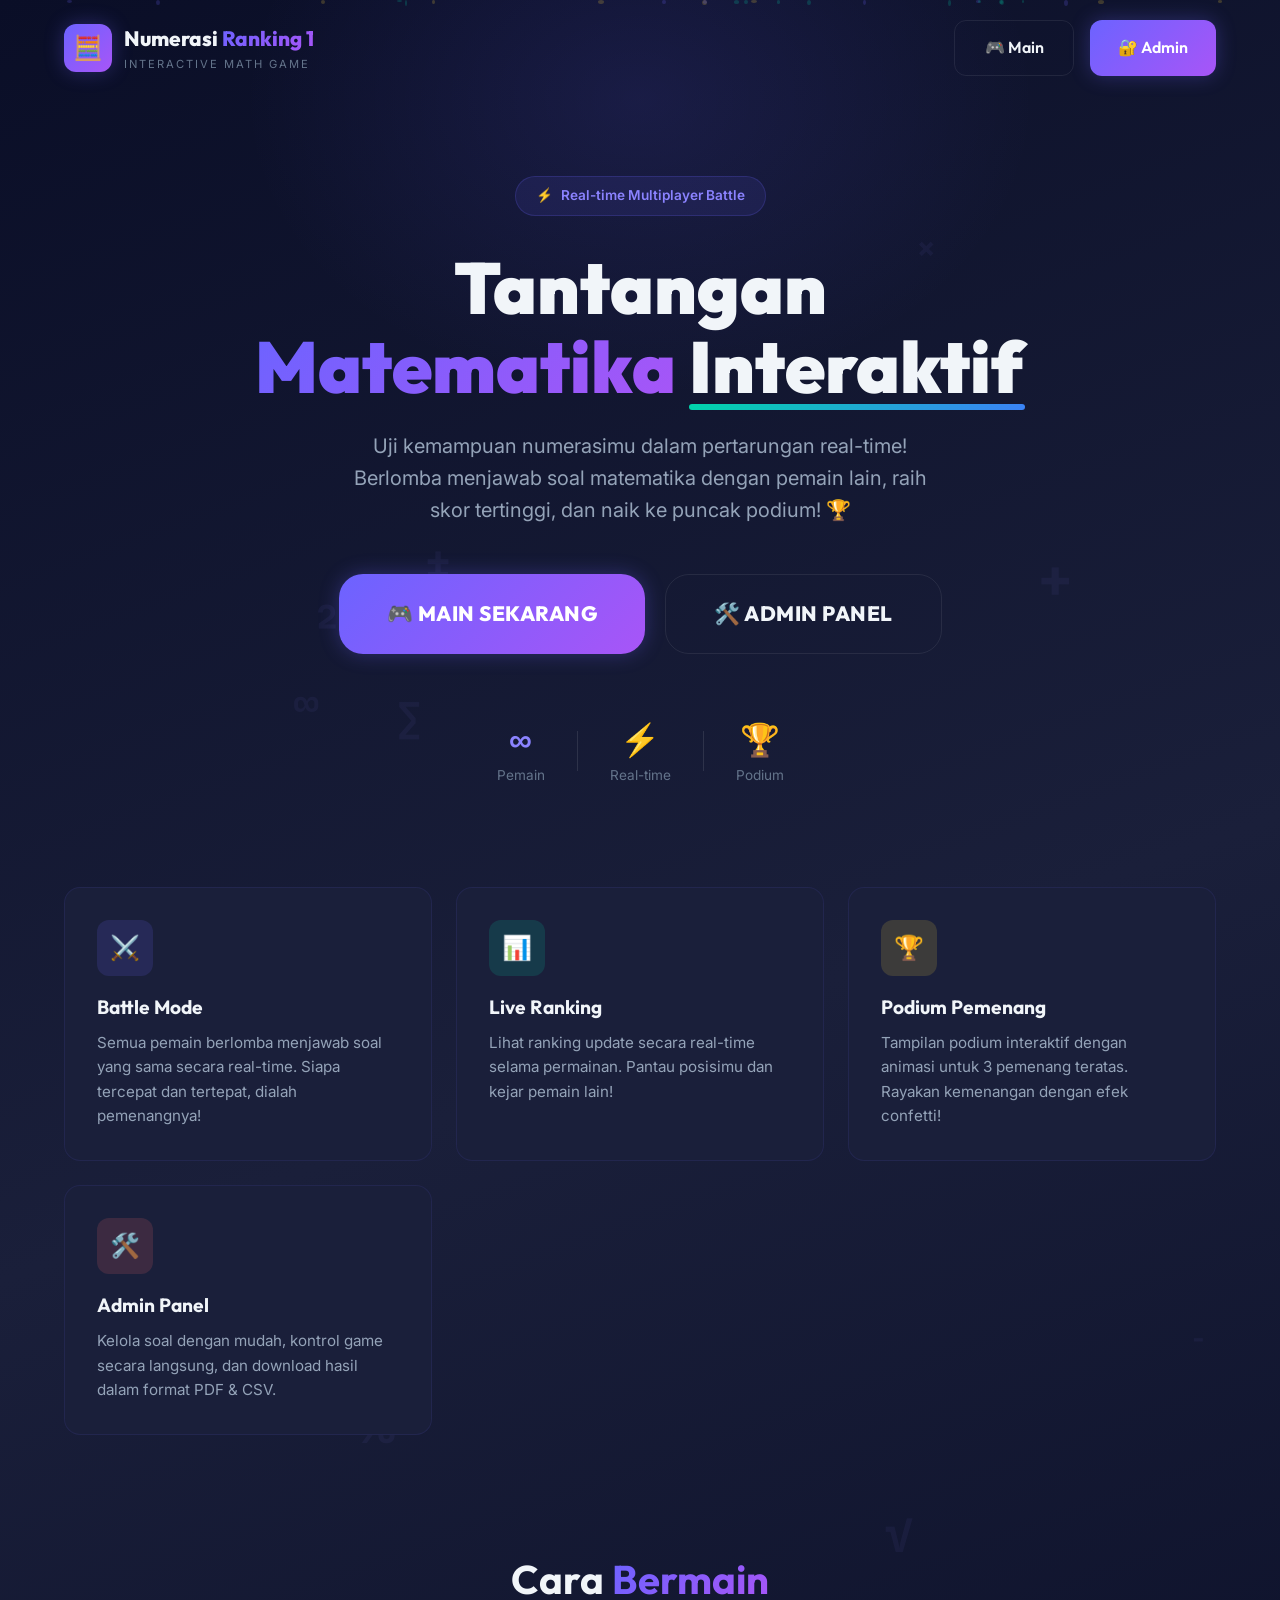
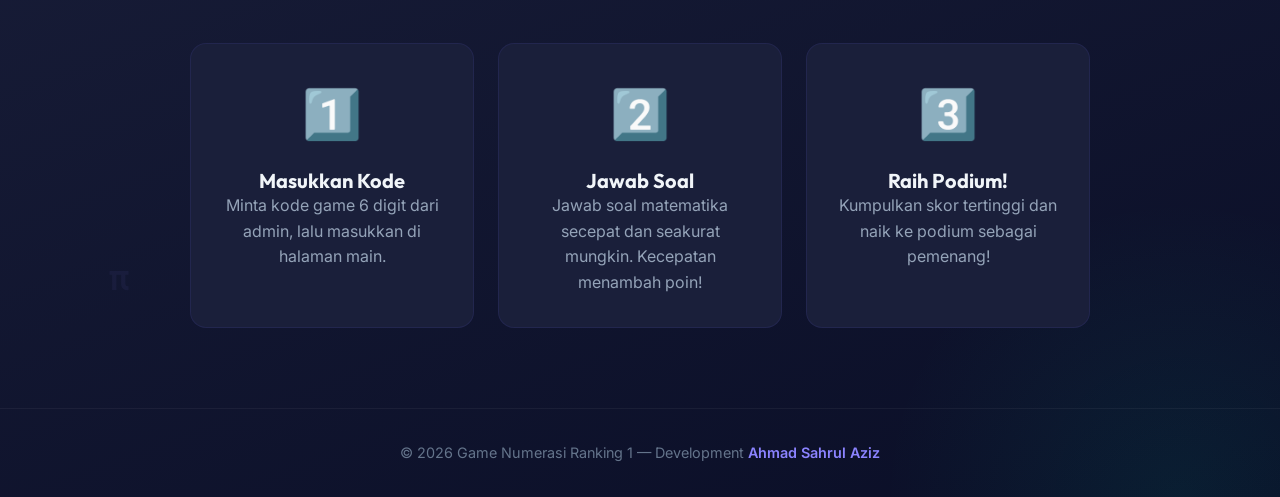
==== index.html @ cd6dd948 "Game Numerasi Ranking 1 - Supabase multiplayer" ====
<!DOCTYPE html>
<html lang="id">
<head>
  <meta charset="UTF-8">
  <meta name="viewport" content="width=device-width, initial-scale=1.0">
  <title>Game Numerasi Ranking 1 — Tantangan Matematika Interaktif</title>
  <meta name="description" content="Game numerasi interaktif real-time multiplayer dengan sistem ranking. Bermain matematika seru bersama teman di papan digital interaktif!">
  <meta name="author" content="Ahmad Sahrul Aziz">
  <meta name="theme-color" content="#0A0E27">
  <link rel="icon" href="data:image/svg+xml,<svg xmlns='http://www.w3.org/2000/svg' viewBox='0 0 100 100'><text y='.9em' font-size='90'>🧮</text></svg>">
  <link rel="stylesheet" href="css/main.css">
  <link rel="stylesheet" href="css/landing.css">
</head>
<body>
  <div class="landing-page">
    <!-- Background Glow Effects -->
    <div class="hero-glow"></div>
    <div class="hero-glow-secondary"></div>

    <!-- Navbar -->
    <nav class="navbar" role="navigation" aria-label="Main navigation">
      <div class="container">
        <div class="navbar-inner">
          <div class="brand">
            <div class="brand-icon">🧮</div>
            <div>
              <div class="brand-text">Numerasi <span class="text-gradient">Ranking 1</span></div>
              <div class="brand-sub">Interactive Math Game</div>
            </div>
          </div>
          <div class="flex gap-md">
            <a href="play.html" class="btn btn-ghost">🎮 Main</a>
            <a href="admin.html" class="btn btn-primary">🔐 Admin</a>
          </div>
        </div>
      </div>
    </nav>

    <!-- Hero Section -->
    <section class="hero" id="hero">
      <div class="container">
        <div class="hero-badge">
          <span>⚡</span> Real-time Multiplayer Battle
        </div>

        <h1>
          Tantangan<br>
          <span class="text-gradient">Matematika</span>
          <span class="highlight">Interaktif</span>
        </h1>

        <p class="hero-description">
          Uji kemampuan numerasimu dalam pertarungan real-time! Berlomba menjawab soal matematika dengan pemain lain, raih skor tertinggi, dan naik ke puncak podium! 🏆
        </p>

        <div class="cta-group">
          <a href="play.html" class="btn btn-primary btn-xl" id="btn-play">
            🎮 MAIN SEKARANG
          </a>
          <a href="admin.html" class="btn btn-ghost btn-xl" id="btn-admin">
            🛠️ ADMIN PANEL
          </a>
        </div>

        <!-- Animated Stats -->
        <div class="flex flex-center gap-xl" style="animation: fade-in-up 0.6s ease 0.5s both;">
          <div class="text-center">
            <div style="font-family:var(--font-heading);font-size:2rem;font-weight:800;color:var(--primary-light);">∞</div>
            <div style="font-size:0.85rem;color:var(--text-muted);">Pemain</div>
          </div>
          <div style="width:1px;height:40px;background:rgba(255,255,255,0.1);"></div>
          <div class="text-center">
            <div style="font-family:var(--font-heading);font-size:2rem;font-weight:800;color:var(--secondary);">⚡</div>
            <div style="font-size:0.85rem;color:var(--text-muted);">Real-time</div>
          </div>
          <div style="width:1px;height:40px;background:rgba(255,255,255,0.1);"></div>
          <div class="text-center">
            <div style="font-family:var(--font-heading);font-size:2rem;font-weight:800;color:var(--accent-gold);">🏆</div>
            <div style="font-size:0.85rem;color:var(--text-muted);">Podium</div>
          </div>
        </div>
      </div>
    </section>

    <!-- Features Section -->
    <section class="features" id="features">
      <div class="container">
        <div class="features-grid">
          <!-- Feature 1 -->
          <div class="card feature-card" style="animation-delay:0.1s">
            <div class="feature-icon purple">⚔️</div>
            <h3>Battle Mode</h3>
            <p>Semua pemain berlomba menjawab soal yang sama secara real-time. Siapa tercepat dan tertepat, dialah pemenangnya!</p>
          </div>

          <!-- Feature 2 -->
          <div class="card feature-card" style="animation-delay:0.2s">
            <div class="feature-icon teal">📊</div>
            <h3>Live Ranking</h3>
            <p>Lihat ranking update secara real-time selama permainan. Pantau posisimu dan kejar pemain lain!</p>
          </div>

          <!-- Feature 3 -->
          <div class="card feature-card" style="animation-delay:0.3s">
            <div class="feature-icon gold">🏆</div>
            <h3>Podium Pemenang</h3>
            <p>Tampilan podium interaktif dengan animasi untuk 3 pemenang teratas. Rayakan kemenangan dengan efek confetti!</p>
          </div>

          <!-- Feature 4 -->
          <div class="card feature-card" style="animation-delay:0.4s">
            <div class="feature-icon coral">🛠️</div>
            <h3>Admin Panel</h3>
            <p>Kelola soal dengan mudah, kontrol game secara langsung, dan download hasil dalam format PDF & CSV.</p>
          </div>
        </div>
      </div>
    </section>

    <!-- How to Play -->
    <section style="position:relative;z-index:1;padding:40px 0 80px;">
      <div class="container text-center">
        <h2 style="margin-bottom:40px;">Cara <span class="text-gradient">Bermain</span></h2>
        <div class="features-grid" style="max-width:900px;margin:0 auto;">
          <div class="card" style="text-align:center;padding:32px;">
            <div style="font-size:3rem;margin-bottom:16px;">1️⃣</div>
            <h4>Masukkan Kode</h4>
            <p>Minta kode game 6 digit dari admin, lalu masukkan di halaman main.</p>
          </div>
          <div class="card" style="text-align:center;padding:32px;">
            <div style="font-size:3rem;margin-bottom:16px;">2️⃣</div>
            <h4>Jawab Soal</h4>
            <p>Jawab soal matematika secepat dan seakurat mungkin. Kecepatan menambah poin!</p>
          </div>
          <div class="card" style="text-align:center;padding:32px;">
            <div style="font-size:3rem;margin-bottom:16px;">3️⃣</div>
            <h4>Raih Podium!</h4>
            <p>Kumpulkan skor tertinggi dan naik ke podium sebagai pemenang!</p>
          </div>
        </div>
      </div>
    </section>

    <!-- Footer -->
    <footer class="landing-footer">
      <div class="container">
        <p>
          &copy; 2026 Game Numerasi Ranking 1 — Development <span class="dev-name">Ahmad Sahrul Aziz</span>
        </p>
      </div>
    </footer>
  </div>

  <script>
    // Create floating math symbols
    document.addEventListener('DOMContentLoaded', () => {
      const symbols = ['+', '−', '×', '÷', '=', '%', '√', 'π', '∑', '∞', '²', '³', '±', '∫'];
      const landing = document.querySelector('.landing-page');
      symbols.forEach((sym, i) => {
        const el = document.createElement('div');
        el.className = 'math-float';
        el.textContent = sym;
        el.style.cssText = `
          left: ${5 + Math.random() * 90}%;
          top: ${5 + Math.random() * 90}%;
          font-size: ${1.5 + Math.random() * 2.5}rem;
          animation-duration: ${15 + Math.random() * 25}s;
          animation-delay: ${Math.random() * 10}s;
        `;
        landing.appendChild(el);
      });

      // Create particles
      const particlesDiv = document.createElement('div');
      particlesDiv.className = 'particles';
      for (let i = 0; i < 25; i++) {
        const p = document.createElement('div');
        p.className = 'particle';
        const colors = ['#6C63FF', '#00D4AA', '#FFD93D'];
        p.style.cssText = `
          left: ${Math.random() * 100}%;
          width: ${2 + Math.random() * 4}px;
          height: ${2 + Math.random() * 4}px;
          background: ${colors[Math.floor(Math.random() * colors.length)]};
          animation-duration: ${15 + Math.random() * 30}s;
          animation-delay: ${Math.random() * 20}s;
        `;
        particlesDiv.appendChild(p);
      }
      landing.appendChild(particlesDiv);
    });
  </script>
</body>
</html>
---- css/main.css ----
/* ============================================================
   GAME NUMERASI RANKING 1 — Design System
   Developer: Ahmad Sahrul Aziz
   ============================================================ */

/* --- Google Fonts --- */
@import url('https://fonts.googleapis.com/css2?family=Outfit:wght@300;400;500;600;700;800;900&family=Inter:wght@300;400;500;600;700&family=JetBrains+Mono:wght@400;600;700&display=swap');

/* --- CSS Custom Properties --- */
:root {
  /* Colors */
  --primary: #6C63FF;
  --primary-light: #8B83FF;
  --primary-dark: #5046E4;
  --secondary: #00D4AA;
  --secondary-light: #33DDBB;
  --secondary-dark: #00B892;
  --accent-coral: #FF6B6B;
  --accent-gold: #FFD93D;
  --accent-green: #4ECB71;
  --accent-purple: #A855F7;
  --accent-blue: #3B82F6;
  --accent-orange: #FB923C;

  /* Backgrounds */
  --bg-deepest: #060A1F;
  --bg-dark: #0A0E27;
  --bg-surface: #111633;
  --bg-card: #1A1F3A;
  --bg-card-hover: #222850;
  --bg-elevated: #252B4D;

  /* Text */
  --text-primary: #F1F5F9;
  --text-secondary: #94A3B8;
  --text-muted: #64748B;
  --text-accent: #6C63FF;

  /* Glass */
  --glass-bg: rgba(26, 31, 58, 0.65);
  --glass-border: rgba(108, 99, 255, 0.15);
  --glass-shadow: 0 8px 32px rgba(0, 0, 0, 0.4);

  /* Gradients */
  --gradient-primary: linear-gradient(135deg, #6C63FF 0%, #A855F7 100%);
  --gradient-secondary: linear-gradient(135deg, #00D4AA 0%, #3B82F6 100%);
  --gradient-danger: linear-gradient(135deg, #FF6B6B 0%, #FF3B3B 100%);
  --gradient-gold: linear-gradient(135deg, #FFD93D 0%, #FB923C 100%);
  --gradient-bg: linear-gradient(160deg, #0A0E27 0%, #1A1F3A 50%, #0A0E27 100%);
  --gradient-hero: radial-gradient(ellipse at 50% 0%, rgba(108, 99, 255, 0.15) 0%, transparent 60%);

  /* Borders */
  --border-subtle: 1px solid rgba(108, 99, 255, 0.1);
  --border-glass: 1px solid rgba(255, 255, 255, 0.08);
  --border-active: 1px solid rgba(108, 99, 255, 0.5);

  /* Radius */
  --radius-sm: 8px;
  --radius-md: 12px;
  --radius-lg: 16px;
  --radius-xl: 24px;
  --radius-round: 9999px;

  /* Shadows */
  --shadow-sm: 0 2px 8px rgba(0, 0, 0, 0.2);
  --shadow-md: 0 4px 16px rgba(0, 0, 0, 0.3);
  --shadow-lg: 0 8px 32px rgba(0, 0, 0, 0.4);
  --shadow-glow-primary: 0 0 20px rgba(108, 99, 255, 0.3);
  --shadow-glow-secondary: 0 0 20px rgba(0, 212, 170, 0.3);
  --shadow-glow-green: 0 0 20px rgba(78, 203, 113, 0.4);
  --shadow-glow-red: 0 0 20px rgba(255, 107, 107, 0.4);

  /* Typography */
  --font-heading: 'Outfit', sans-serif;
  --font-body: 'Inter', sans-serif;
  --font-mono: 'JetBrains Mono', monospace;

  /* Sizing */
  --touch-min: 56px; /* Minimum touch target for digital board */
  --touch-lg: 72px;

  /* Transitions */
  --transition-fast: 150ms ease;
  --transition-base: 250ms ease;
  --transition-slow: 400ms ease;
  --transition-spring: 500ms cubic-bezier(0.34, 1.56, 0.64, 1);
}

/* --- Reset & Base --- */
*,
*::before,
*::after {
  margin: 0;
  padding: 0;
  box-sizing: border-box;
}

html {
  font-size: 16px;
  scroll-behavior: smooth;
  -webkit-tap-highlight-color: transparent;
}

body {
  font-family: var(--font-body);
  background: var(--bg-dark);
  color: var(--text-primary);
  min-height: 100vh;
  overflow-x: hidden;
  line-height: 1.6;
  -webkit-font-smoothing: antialiased;
  -moz-osx-font-smoothing: grayscale;
}

/* --- Typography --- */
h1, h2, h3, h4, h5, h6 {
  font-family: var(--font-heading);
  font-weight: 700;
  line-height: 1.2;
  color: var(--text-primary);
}

h1 { font-size: clamp(2rem, 5vw, 3.5rem); }
h2 { font-size: clamp(1.5rem, 3.5vw, 2.5rem); }
h3 { font-size: clamp(1.25rem, 2.5vw, 1.75rem); }
h4 { font-size: clamp(1rem, 2vw, 1.25rem); }

p { color: var(--text-secondary); }

a {
  color: var(--primary-light);
  text-decoration: none;
  transition: color var(--transition-fast);
}
a:hover { color: var(--secondary); }

/* --- Utility Classes --- */
.container {
  width: 100%;
  max-width: 1200px;
  margin: 0 auto;
  padding: 0 24px;
}

.container-wide {
  max-width: 1440px;
  margin: 0 auto;
  padding: 0 24px;
}

.flex { display: flex; }
.flex-col { flex-direction: column; }
.flex-center { display: flex; align-items: center; justify-content: center; }
.flex-between { display: flex; align-items: center; justify-content: space-between; }
.flex-wrap { flex-wrap: wrap; }
.gap-sm { gap: 8px; }
.gap-md { gap: 16px; }
.gap-lg { gap: 24px; }
.gap-xl { gap: 32px; }

.text-center { text-align: center; }
.text-gradient {
  background: var(--gradient-primary);
  -webkit-background-clip: text;
  -webkit-text-fill-color: transparent;
  background-clip: text;
}
.text-gradient-secondary {
  background: var(--gradient-secondary);
  -webkit-background-clip: text;
  -webkit-text-fill-color: transparent;
  background-clip: text;
}

.visually-hidden {
  position: absolute;
  width: 1px;
  height: 1px;
  padding: 0;
  margin: -1px;
  overflow: hidden;
  clip: rect(0, 0, 0, 0);
  border: 0;
}

/* --- Glass Card --- */
.glass-card {
  background: var(--glass-bg);
  backdrop-filter: blur(16px);
  -webkit-backdrop-filter: blur(16px);
  border: var(--border-glass);
  border-radius: var(--radius-lg);
  box-shadow: var(--glass-shadow);
}

.card {
  background: var(--bg-card);
  border: var(--border-subtle);
  border-radius: var(--radius-lg);
  padding: 24px;
  transition: all var(--transition-base);
}

.card:hover {
  background: var(--bg-card-hover);
  border-color: rgba(108, 99, 255, 0.25);
  transform: translateY(-2px);
  box-shadow: var(--shadow-md);
}

/* --- Buttons --- */
.btn {
  display: inline-flex;
  align-items: center;
  justify-content: center;
  gap: 10px;
  padding: 14px 28px;
  border: none;
  border-radius: var(--radius-md);
  font-family: var(--font-heading);
  font-size: 1rem;
  font-weight: 600;
  cursor: pointer;
  transition: all var(--transition-base);
  min-height: var(--touch-min);
  min-width: 120px;
  text-decoration: none;
  position: relative;
  overflow: hidden;
  user-select: none;
  -webkit-user-select: none;
}

.btn::after {
  content: '';
  position: absolute;
  inset: 0;
  background: rgba(255, 255, 255, 0);
  transition: background var(--transition-fast);
}

.btn:hover::after {
  background: rgba(255, 255, 255, 0.1);
}

.btn:active {
  transform: scale(0.97);
}

.btn-primary {
  background: var(--gradient-primary);
  color: #fff;
  box-shadow: var(--shadow-glow-primary);
}

.btn-primary:hover {
  box-shadow: 0 0 30px rgba(108, 99, 255, 0.5);
  transform: translateY(-2px);
}

.btn-secondary {
  background: var(--gradient-secondary);
  color: #fff;
  box-shadow: var(--shadow-glow-secondary);
}

.btn-secondary:hover {
  box-shadow: 0 0 30px rgba(0, 212, 170, 0.5);
  transform: translateY(-2px);
}

.btn-danger {
  background: var(--gradient-danger);
  color: #fff;
  box-shadow: var(--shadow-glow-red);
}

.btn-ghost {
  background: transparent;
  color: var(--text-primary);
  border: var(--border-glass);
}

.btn-ghost:hover {
  background: var(--bg-card);
  border-color: rgba(108, 99, 255, 0.3);
}

.btn-gold {
  background: var(--gradient-gold);
  color: #1a1a2e;
}

.btn-lg {
  padding: 18px 36px;
  font-size: 1.15rem;
  min-height: var(--touch-lg);
  border-radius: var(--radius-lg);
}

.btn-xl {
  padding: 22px 48px;
  font-size: 1.3rem;
  min-height: 80px;
  border-radius: var(--radius-xl);
  font-weight: 800;
  letter-spacing: 0.5px;
}

.btn-icon {
  min-width: var(--touch-min);
  padding: 14px;
}

.btn-block {
  width: 100%;
}

/* --- Form Elements --- */
.input-group {
  display: flex;
  flex-direction: column;
  gap: 8px;
}

.input-group label {
  font-family: var(--font-heading);
  font-weight: 500;
  font-size: 0.9rem;
  color: var(--text-secondary);
  text-transform: uppercase;
  letter-spacing: 1px;
}

.input, .select, .textarea {
  width: 100%;
  padding: 14px 18px;
  background: var(--bg-surface);
  border: 1px solid rgba(108, 99, 255, 0.1);
  border-radius: var(--radius-md);
  color: var(--text-primary);
  font-family: var(--font-body);
  font-size: 1rem;
  min-height: var(--touch-min);
  transition: all var(--transition-base);
  outline: none;
}

.input:focus, .select:focus, .textarea:focus {
  border-color: var(--primary);
  box-shadow: 0 0 0 3px rgba(108, 99, 255, 0.15);
  background: var(--bg-card);
}

.input::placeholder { color: var(--text-muted); }

.input-pin {
  font-family: var(--font-mono);
  font-size: 2.5rem;
  font-weight: 700;
  text-align: center;
  letter-spacing: 12px;
  padding: 20px;
  min-height: 80px;
}

.select {
  appearance: none;
  background-image: url("data:image/svg+xml,%3Csvg xmlns='http://www.w3.org/2000/svg' width='24' height='24' viewBox='0 0 24 24' fill='none' stroke='%2394A3B8' stroke-width='2'%3E%3Cpolyline points='6 9 12 15 18 9'%3E%3C/polyline%3E%3C/svg%3E");
  background-repeat: no-repeat;
  background-position: right 14px center;
  background-size: 18px;
  padding-right: 44px;
}

.textarea {
  min-height: 120px;
  resize: vertical;
}

/* --- Badges --- */
.badge {
  display: inline-flex;
  align-items: center;
  gap: 6px;
  padding: 6px 14px;
  border-radius: var(--radius-round);
  font-size: 0.8rem;
  font-weight: 600;
  font-family: var(--font-heading);
}

.badge-primary {
  background: rgba(108, 99, 255, 0.15);
  color: var(--primary-light);
}

.badge-success {
  background: rgba(78, 203, 113, 0.15);
  color: var(--accent-green);
}

.badge-danger {
  background: rgba(255, 107, 107, 0.15);
  color: var(--accent-coral);
}

.badge-gold {
  background: rgba(255, 217, 61, 0.15);
  color: var(--accent-gold);
}

.badge-info {
  background: rgba(59, 130, 246, 0.15);
  color: var(--accent-blue);
}

/* --- Table --- */
.table-wrapper {
  overflow-x: auto;
  border-radius: var(--radius-lg);
  border: var(--border-glass);
}

table {
  width: 100%;
  border-collapse: collapse;
}

thead {
  background: var(--bg-surface);
}

th {
  padding: 14px 18px;
  text-align: left;
  font-family: var(--font-heading);
  font-weight: 600;
  font-size: 0.85rem;
  color: var(--text-secondary);
  text-transform: uppercase;
  letter-spacing: 0.5px;
  border-bottom: var(--border-subtle);
}

td {
  padding: 14px 18px;
  border-bottom: 1px solid rgba(255, 255, 255, 0.04);
  font-size: 0.95rem;
}

tr {
  transition: background var(--transition-fast);
}

tbody tr:hover {
  background: rgba(108, 99, 255, 0.05);
}

/* --- Modal --- */
.modal-overlay {
  position: fixed;
  inset: 0;
  background: rgba(6, 10, 31, 0.85);
  backdrop-filter: blur(8px);
  display: flex;
  align-items: center;
  justify-content: center;
  z-index: 1000;
  opacity: 0;
  visibility: hidden;
  transition: all var(--transition-base);
  padding: 24px;
}

.modal-overlay.active {
  opacity: 1;
  visibility: visible;
}

.modal {
  background: var(--bg-card);
  border: var(--border-glass);
  border-radius: var(--radius-xl);
  box-shadow: var(--shadow-lg);
  width: 100%;
  max-width: 560px;
  max-height: 90vh;
  overflow-y: auto;
  transform: scale(0.9) translateY(20px);
  transition: transform var(--transition-spring);
}

.modal-overlay.active .modal {
  transform: scale(1) translateY(0);
}

.modal-header {
  display: flex;
  align-items: center;
  justify-content: space-between;
  padding: 24px 28px 16px;
  border-bottom: var(--border-subtle);
}

.modal-body {
  padding: 24px 28px;
}

.modal-footer {
  display: flex;
  gap: 12px;
  justify-content: flex-end;
  padding: 16px 28px 24px;
}

/* --- Toast Notifications --- */
.toast-container {
  position: fixed;
  top: 24px;
  right: 24px;
  z-index: 2000;
  display: flex;
  flex-direction: column;
  gap: 12px;
}

.toast {
  display: flex;
  align-items: center;
  gap: 12px;
  padding: 16px 20px;
  background: var(--bg-card);
  border: var(--border-glass);
  border-radius: var(--radius-md);
  box-shadow: var(--shadow-lg);
  min-width: 300px;
  max-width: 420px;
  animation: toast-in 0.4s var(--transition-spring) forwards;
  font-weight: 500;
}

.toast.toast-out {
  animation: toast-out 0.3s ease forwards;
}

.toast-success { border-left: 4px solid var(--accent-green); }
.toast-error { border-left: 4px solid var(--accent-coral); }
.toast-info { border-left: 4px solid var(--accent-blue); }

@keyframes toast-in {
  from { opacity: 0; transform: translateX(100px); }
  to { opacity: 1; transform: translateX(0); }
}

@keyframes toast-out {
  from { opacity: 1; transform: translateX(0); }
  to { opacity: 0; transform: translateX(100px); }
}

/* --- Loading Spinner --- */
.spinner {
  width: 40px;
  height: 40px;
  border: 3px solid var(--bg-surface);
  border-top-color: var(--primary);
  border-radius: 50%;
  animation: spin 0.8s linear infinite;
}

.spinner-sm {
  width: 20px;
  height: 20px;
  border-width: 2px;
}

@keyframes spin {
  to { transform: rotate(360deg); }
}

/* --- Floating Particles Background --- */
.particles {
  position: fixed;
  inset: 0;
  pointer-events: none;
  z-index: 0;
  overflow: hidden;
}

.particle {
  position: absolute;
  width: 4px;
  height: 4px;
  background: var(--primary);
  border-radius: 50%;
  opacity: 0.2;
  animation: float-particle linear infinite;
}

@keyframes float-particle {
  0% { transform: translateY(100vh) rotate(0deg); opacity: 0; }
  10% { opacity: 0.3; }
  90% { opacity: 0.3; }
  100% { transform: translateY(-100vh) rotate(720deg); opacity: 0; }
}

/* --- Progress Bar --- */
.progress-bar {
  width: 100%;
  height: 8px;
  background: var(--bg-surface);
  border-radius: var(--radius-round);
  overflow: hidden;
}

.progress-fill {
  height: 100%;
  background: var(--gradient-primary);
  border-radius: var(--radius-round);
  transition: width 0.5s ease;
}

/* --- Timer Circle --- */
.timer-circle {
  position: relative;
  width: 100px;
  height: 100px;
}

.timer-circle svg {
  transform: rotate(-90deg);
}

.timer-circle .timer-bg {
  fill: none;
  stroke: var(--bg-surface);
  stroke-width: 6;
}

.timer-circle .timer-progress {
  fill: none;
  stroke: var(--primary);
  stroke-width: 6;
  stroke-linecap: round;
  transition: stroke-dashoffset 1s linear;
}

.timer-circle .timer-text {
  position: absolute;
  inset: 0;
  display: flex;
  align-items: center;
  justify-content: center;
  font-family: var(--font-mono);
  font-size: 1.8rem;
  font-weight: 700;
  color: var(--text-primary);
}

.timer-warning .timer-progress {
  stroke: var(--accent-coral);
}

.timer-warning .timer-text {
  color: var(--accent-coral);
  animation: pulse-text 0.5s ease infinite alternate;
}

@keyframes pulse-text {
  to { transform: scale(1.1); }
}

/* --- Scrollbar --- */
::-webkit-scrollbar {
  width: 8px;
  height: 8px;
}

::-webkit-scrollbar-track {
  background: var(--bg-dark);
}

::-webkit-scrollbar-thumb {
  background: var(--bg-elevated);
  border-radius: 4px;
}

::-webkit-scrollbar-thumb:hover {
  background: var(--primary-dark);
}

/* --- Animations --- */
@keyframes fade-in {
  from { opacity: 0; }
  to { opacity: 1; }
}

@keyframes fade-in-up {
  from { opacity: 0; transform: translateY(30px); }
  to { opacity: 1; transform: translateY(0); }
}

@keyframes fade-in-scale {
  from { opacity: 0; transform: scale(0.8); }
  to { opacity: 1; transform: scale(1); }
}

@keyframes shake {
  0%, 100% { transform: translateX(0); }
  10%, 30%, 50%, 70%, 90% { transform: translateX(-8px); }
  20%, 40%, 60%, 80% { transform: translateX(8px); }
}

@keyframes bounce-in {
  0% { transform: scale(0); }
  50% { transform: scale(1.15); }
  70% { transform: scale(0.95); }
  100% { transform: scale(1); }
}

@keyframes confetti-fall {
  0% { transform: translateY(-100%) rotate(0deg); opacity: 1; }
  100% { transform: translateY(100vh) rotate(720deg); opacity: 0; }
}

@keyframes glow-pulse {
  0%, 100% { box-shadow: 0 0 20px rgba(108, 99, 255, 0.3); }
  50% { box-shadow: 0 0 40px rgba(108, 99, 255, 0.6); }
}

@keyframes slide-up {
  from { transform: translateY(100%); opacity: 0; }
  to { transform: translateY(0); opacity: 1; }
}

@keyframes count-up {
  from { transform: translateY(20px); opacity: 0; }
  to { transform: translateY(0); opacity: 1; }
}

.animate-fade-in { animation: fade-in 0.5s ease forwards; }
.animate-fade-in-up { animation: fade-in-up 0.6s ease forwards; }
.animate-fade-in-scale { animation: fade-in-scale 0.5s var(--transition-spring) forwards; }
.animate-shake { animation: shake 0.5s ease; }
.animate-bounce-in { animation: bounce-in 0.6s var(--transition-spring) forwards; }
.animate-glow-pulse { animation: glow-pulse 2s ease-in-out infinite; }

/* Staggered animation delays */
.delay-1 { animation-delay: 0.1s; }
.delay-2 { animation-delay: 0.2s; }
.delay-3 { animation-delay: 0.3s; }
.delay-4 { animation-delay: 0.4s; }
.delay-5 { animation-delay: 0.5s; }

/* --- Responsive --- */
@media (max-width: 768px) {
  .container { padding: 0 16px; }
  .btn-xl {
    padding: 16px 32px;
    font-size: 1.1rem;
  }
  .input-pin {
    font-size: 1.8rem;
    letter-spacing: 8px;
  }
}

@media (min-width: 1920px) {
  html { font-size: 18px; }
}

@media (min-width: 2560px) {
  html { font-size: 20px; }
}
---- css/landing.css ----
/* ============================================================
   Landing Page Styles
   ============================================================ */

.landing-page {
  min-height: 100vh;
  background: var(--gradient-bg);
  position: relative;
  overflow: hidden;
}

/* --- Hero Glow Background --- */
.hero-glow {
  position: absolute;
  top: -200px;
  left: 50%;
  transform: translateX(-50%);
  width: 800px;
  height: 600px;
  background: radial-gradient(ellipse, rgba(108, 99, 255, 0.12) 0%, transparent 70%);
  pointer-events: none;
  z-index: 0;
}

.hero-glow-secondary {
  position: absolute;
  bottom: -300px;
  right: -200px;
  width: 600px;
  height: 600px;
  background: radial-gradient(ellipse, rgba(0, 212, 170, 0.08) 0%, transparent 70%);
  pointer-events: none;
  z-index: 0;
}

/* --- Navbar --- */
.navbar {
  position: relative;
  z-index: 10;
  padding: 20px 0;
}

.navbar-inner {
  display: flex;
  align-items: center;
  justify-content: space-between;
}

.brand {
  display: flex;
  align-items: center;
  gap: 12px;
}

.brand-icon {
  width: 48px;
  height: 48px;
  background: var(--gradient-primary);
  border-radius: var(--radius-md);
  display: flex;
  align-items: center;
  justify-content: center;
  font-size: 1.5rem;
  box-shadow: var(--shadow-glow-primary);
}

.brand-text {
  font-family: var(--font-heading);
  font-size: 1.3rem;
  font-weight: 800;
  color: var(--text-primary);
}

.brand-sub {
  font-size: 0.7rem;
  color: var(--text-muted);
  font-weight: 400;
  letter-spacing: 2px;
  text-transform: uppercase;
}

/* --- Hero Section --- */
.hero {
  position: relative;
  z-index: 1;
  text-align: center;
  padding: 80px 0 60px;
}

.hero-badge {
  display: inline-flex;
  align-items: center;
  gap: 8px;
  padding: 8px 20px;
  background: rgba(108, 99, 255, 0.1);
  border: 1px solid rgba(108, 99, 255, 0.2);
  border-radius: var(--radius-round);
  font-size: 0.85rem;
  color: var(--primary-light);
  font-weight: 600;
  margin-bottom: 32px;
  animation: fade-in-up 0.6s ease;
}

.hero h1 {
  font-size: clamp(2.5rem, 6vw, 4.5rem);
  font-weight: 900;
  line-height: 1.1;
  margin-bottom: 24px;
  animation: fade-in-up 0.6s ease 0.1s both;
}

.hero h1 .highlight {
  position: relative;
  display: inline-block;
}

.hero h1 .highlight::after {
  content: '';
  position: absolute;
  bottom: -4px;
  left: 0;
  right: 0;
  height: 6px;
  background: var(--gradient-secondary);
  border-radius: 3px;
  animation: fade-in 0.6s ease 0.8s both;
}

.hero-description {
  font-size: clamp(1rem, 2vw, 1.25rem);
  color: var(--text-secondary);
  max-width: 600px;
  margin: 0 auto 48px;
  animation: fade-in-up 0.6s ease 0.2s both;
}

/* --- CTA Buttons --- */
.cta-group {
  display: flex;
  align-items: center;
  justify-content: center;
  gap: 20px;
  margin-bottom: 60px;
  animation: fade-in-up 0.6s ease 0.3s both;
}

.cta-group .btn-xl {
  min-width: 240px;
}

/* --- Floating Math Symbols --- */
.math-float {
  position: absolute;
  font-family: var(--font-mono);
  font-size: 2rem;
  font-weight: 700;
  opacity: 0.06;
  color: var(--primary-light);
  animation: float-math 20s linear infinite;
  pointer-events: none;
  z-index: 0;
}

@keyframes float-math {
  0% { transform: translateY(0) rotate(0deg); }
  50% { transform: translateY(-50px) rotate(180deg); }
  100% { transform: translateY(0) rotate(360deg); }
}

/* --- Features Section --- */
.features {
  position: relative;
  z-index: 1;
  padding: 40px 0 80px;
}

.features-grid {
  display: grid;
  grid-template-columns: repeat(auto-fit, minmax(280px, 1fr));
  gap: 24px;
}

.feature-card {
  padding: 32px;
  opacity: 0;
  animation: fade-in-up 0.6s ease forwards;
}

.feature-icon {
  width: 56px;
  height: 56px;
  border-radius: var(--radius-md);
  display: flex;
  align-items: center;
  justify-content: center;
  font-size: 1.5rem;
  margin-bottom: 20px;
}

.feature-icon.purple { background: rgba(108, 99, 255, 0.15); }
.feature-icon.teal { background: rgba(0, 212, 170, 0.15); }
.feature-icon.gold { background: rgba(255, 217, 61, 0.15); }
.feature-icon.coral { background: rgba(255, 107, 107, 0.15); }

.feature-card h3 {
  margin-bottom: 12px;
  font-size: 1.2rem;
}

.feature-card p {
  font-size: 0.95rem;
  line-height: 1.6;
}

/* --- Footer --- */
.landing-footer {
  position: relative;
  z-index: 1;
  padding: 32px 0;
  border-top: 1px solid rgba(255, 255, 255, 0.05);
  text-align: center;
}

.landing-footer p {
  font-size: 0.9rem;
  color: var(--text-muted);
}

.landing-footer .dev-name {
  color: var(--primary-light);
  font-weight: 600;
}

/* --- Responsive --- */
@media (max-width: 768px) {
  .hero { padding: 40px 0 30px; }
  .cta-group { flex-direction: column; }
  .cta-group .btn-xl { min-width: 100%; }
  .navbar-inner { flex-direction: column; gap: 16px; }
}
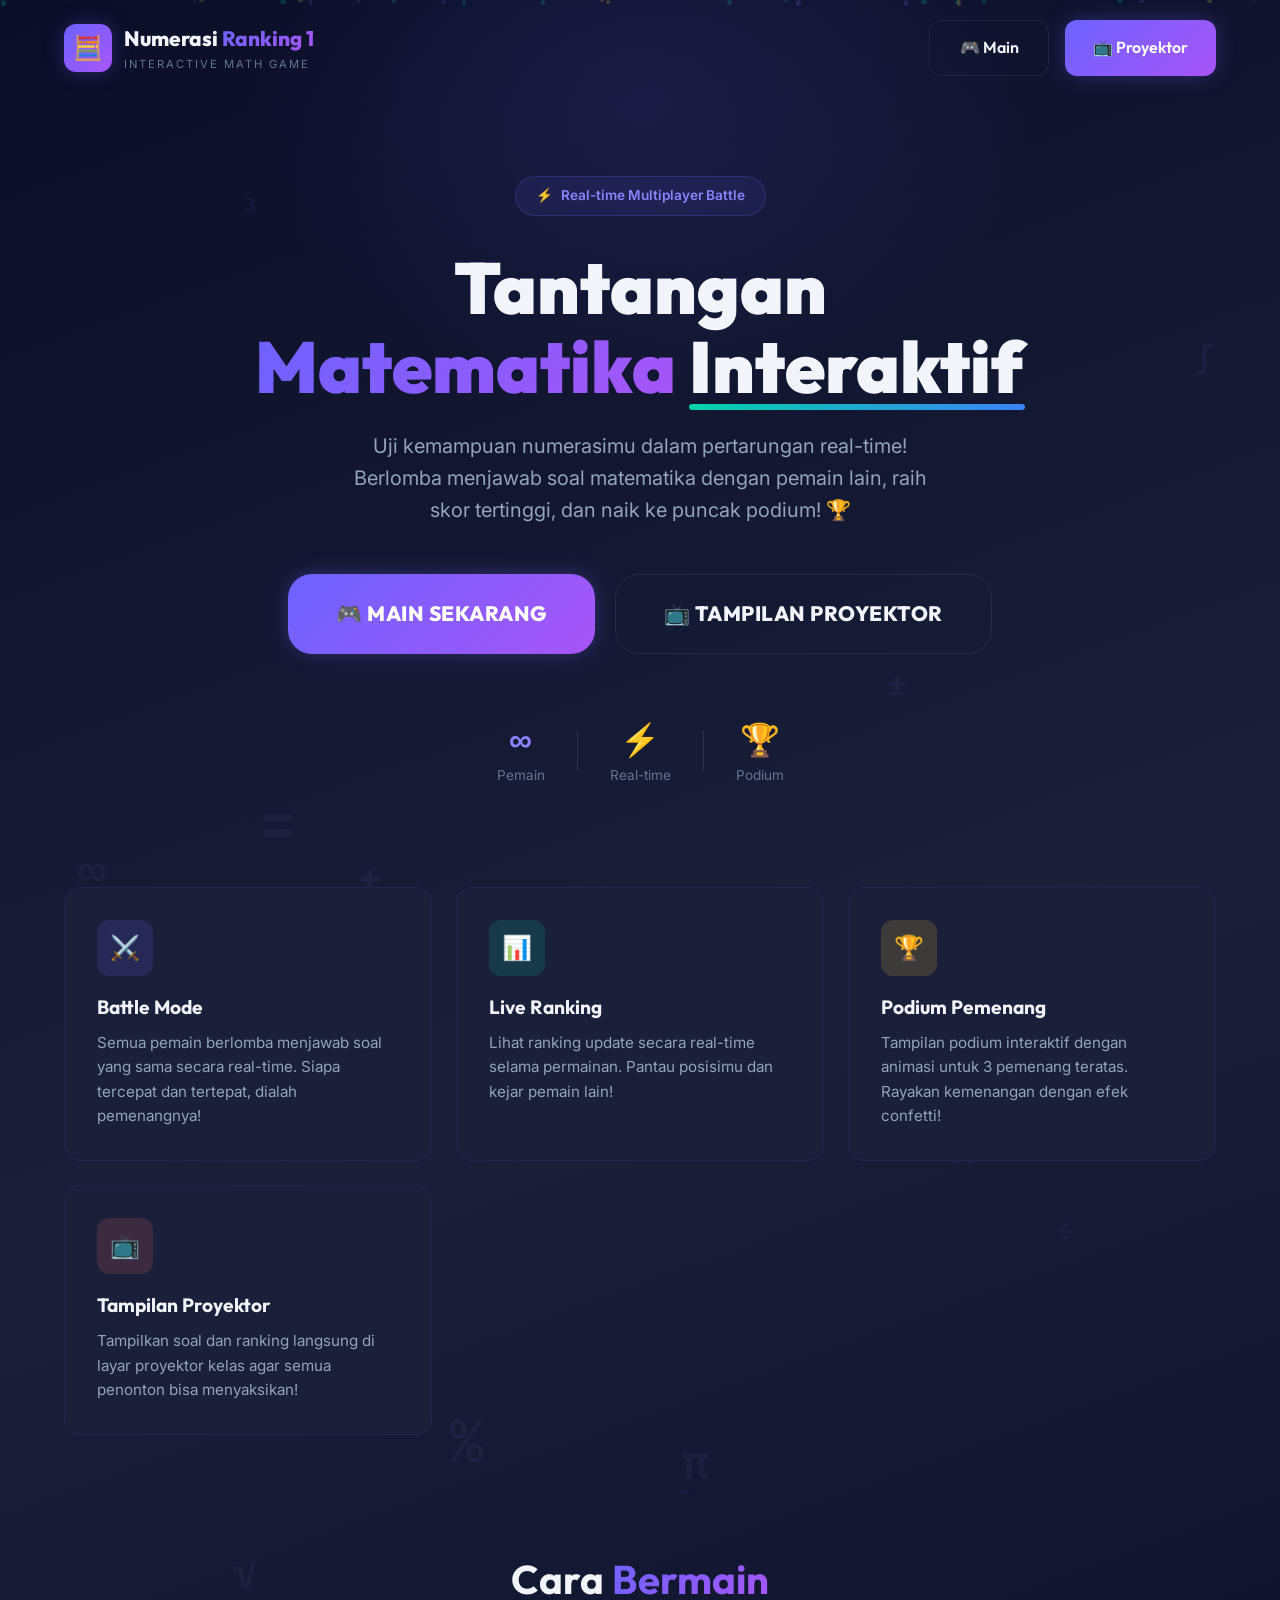
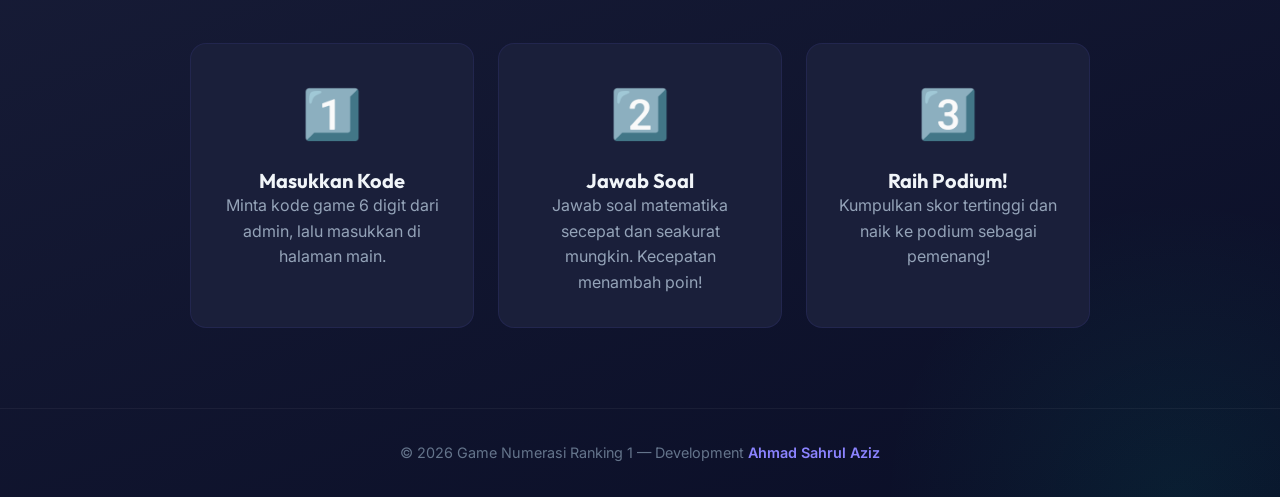
==== commit 6d28e011: "ui: hide admin button from homepage, replace with projector link" ====
--- a/index.html
+++ b/index.html
@@ -30,7 +30,7 @@
           </div>
           <div class="flex gap-md">
             <a href="play.html" class="btn btn-ghost">🎮 Main</a>
-            <a href="admin.html" class="btn btn-primary">🔐 Admin</a>
+            <a href="projector.html" class="btn btn-primary">📺 Proyektor</a>
           </div>
         </div>
       </div>
@@ -57,8 +57,8 @@
           <a href="play.html" class="btn btn-primary btn-xl" id="btn-play">
             🎮 MAIN SEKARANG
           </a>
-          <a href="admin.html" class="btn btn-ghost btn-xl" id="btn-admin">
-            🛠️ ADMIN PANEL
+          <a href="projector.html" class="btn btn-ghost btn-xl" id="btn-projector">
+            📺 TAMPILAN PROYEKTOR
           </a>
         </div>
 
@@ -109,9 +109,9 @@
 
           <!-- Feature 4 -->
           <div class="card feature-card" style="animation-delay:0.4s">
-            <div class="feature-icon coral">🛠️</div>
-            <h3>Admin Panel</h3>
-            <p>Kelola soal dengan mudah, kontrol game secara langsung, dan download hasil dalam format PDF & CSV.</p>
+            <div class="feature-icon coral">📺</div>
+            <h3>Tampilan Proyektor</h3>
+            <p>Tampilkan soal dan ranking langsung di layar proyektor kelas agar semua penonton bisa menyaksikan!</p>
           </div>
         </div>
       </div>
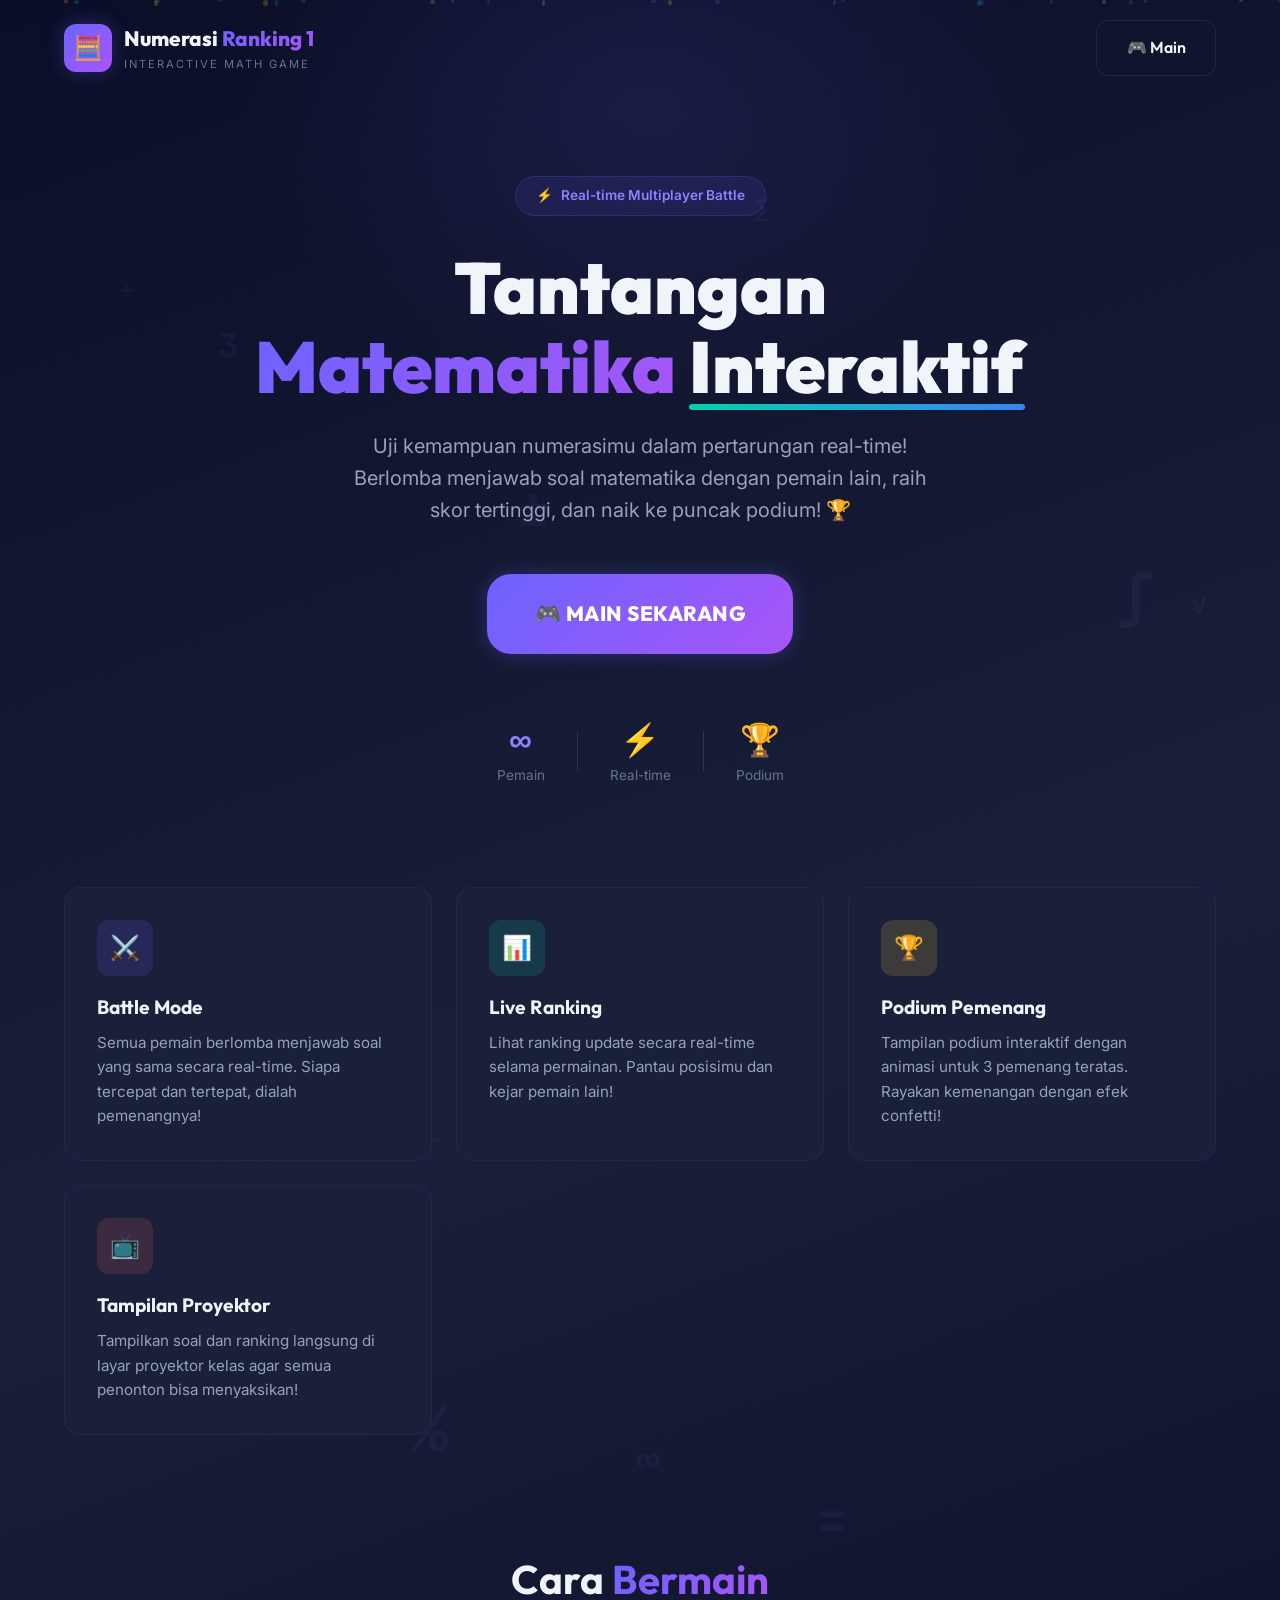
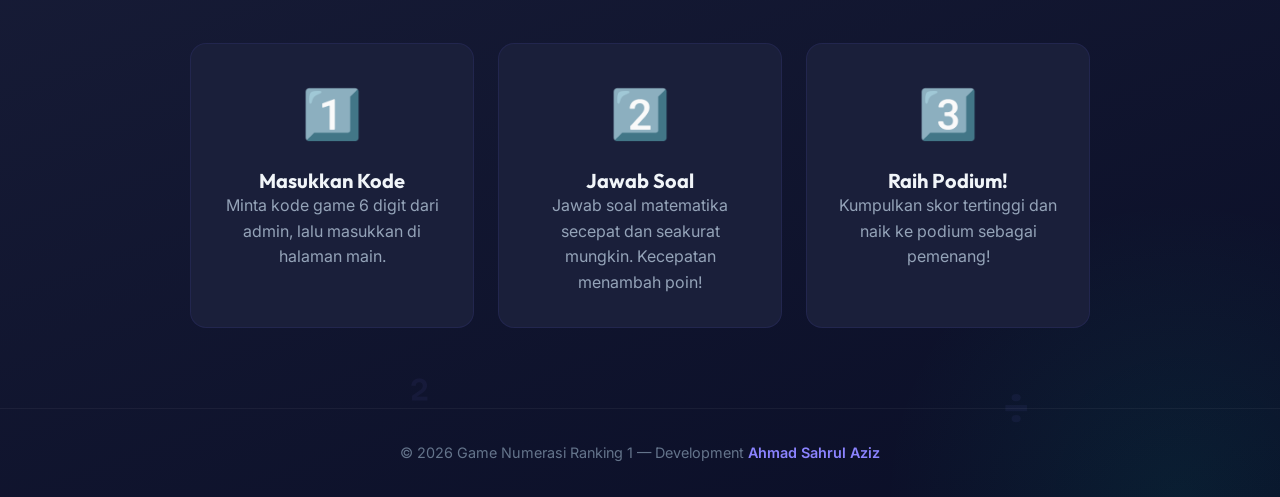
==== commit 5a790959: "fix: hide projector button from landing page - Remove projector button from navbar - Remove projecto" ====
--- a/index.html
+++ b/index.html
@@ -30,7 +30,7 @@
           </div>
           <div class="flex gap-md">
             <a href="play.html" class="btn btn-ghost">🎮 Main</a>
-            <a href="projector.html" class="btn btn-primary">📺 Proyektor</a>
+            <!-- Proyektor button hidden - access via direct URL or admin panel -->
           </div>
         </div>
       </div>
@@ -57,9 +57,7 @@
           <a href="play.html" class="btn btn-primary btn-xl" id="btn-play">
             🎮 MAIN SEKARANG
           </a>
-          <a href="projector.html" class="btn btn-ghost btn-xl" id="btn-projector">
-            📺 TAMPILAN PROYEKTOR
-          </a>
+          <!-- Proyektor button removed - access via admin panel or direct URL -->
         </div>
 
         <!-- Animated Stats -->
